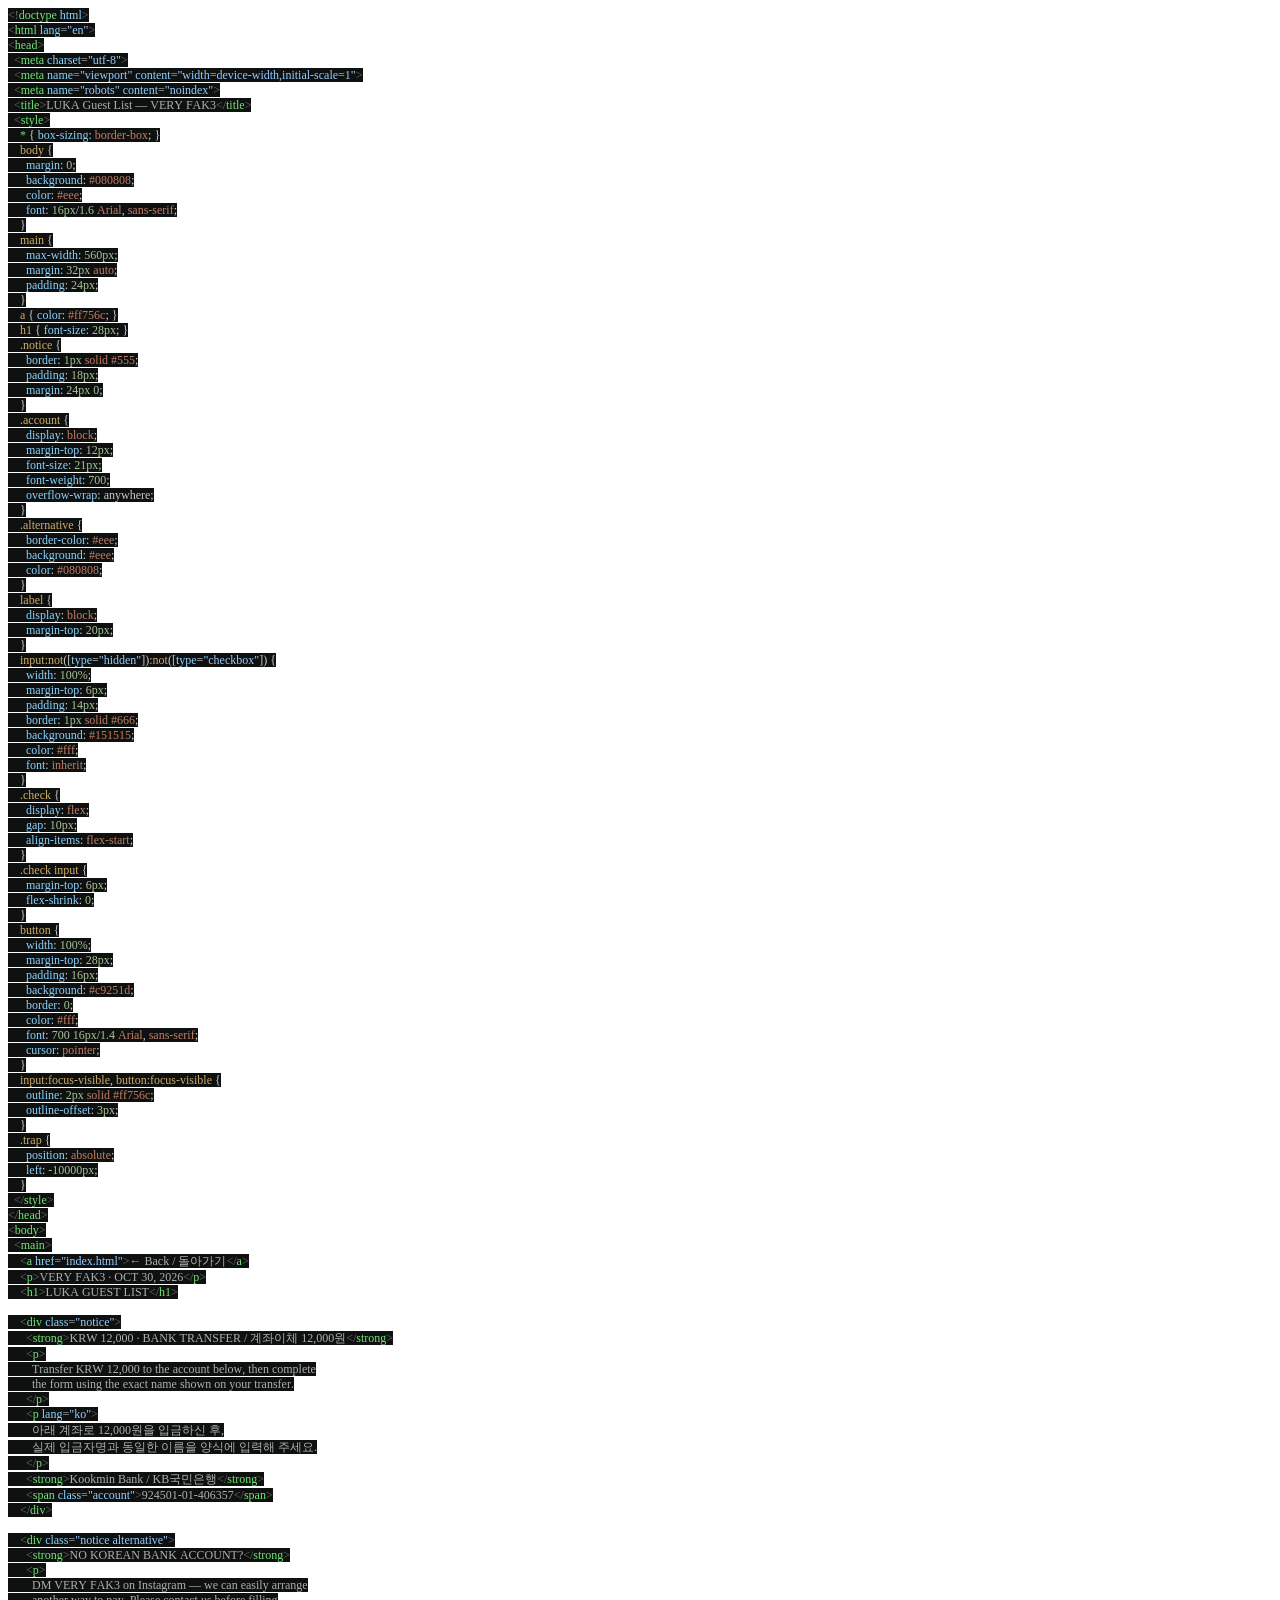
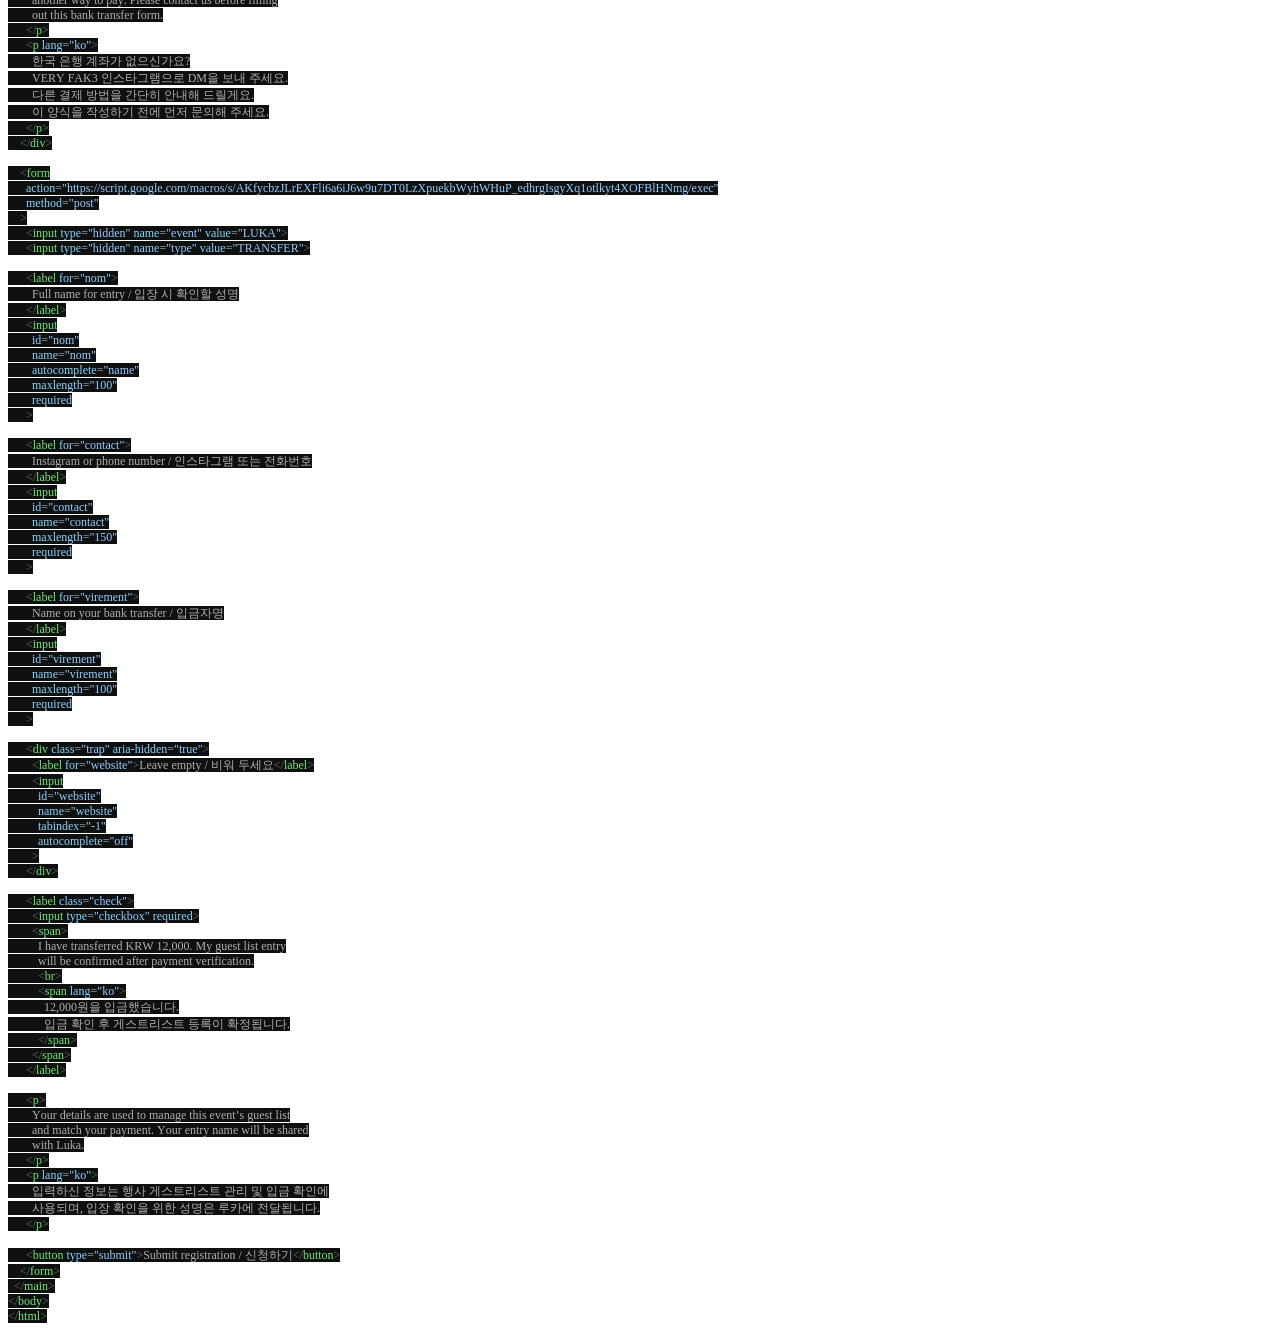
==== luka-guestlist.html @ 793964af "Save Luka registration form" ====
<!DOCTYPE html PUBLIC "-//W3C//DTD HTML 4.01//EN" "http://www.w3.org/TR/html4/strict.dtd">
<html>
<head>
  <meta http-equiv="Content-Type" content="text/html; charset=utf-8">
  <meta http-equiv="Content-Style-Type" content="text/css">
  <title></title>
  <meta name="Generator" content="Cocoa HTML Writer">
  <meta name="CocoaVersion" content="2685.6">
  <style type="text/css">
    p.p1 {margin: 0.0px 0.0px 0.0px 0.0px; font: 12.0px Menlo; color: #6fe674; -webkit-text-stroke: #6fe674}
    p.p2 {margin: 0.0px 0.0px 0.0px 0.0px; font: 12.0px Menlo; color: #8cd3fe; -webkit-text-stroke: #8cd3fe}
    p.p3 {margin: 0.0px 0.0px 0.0px 0.0px; font: 12.0px Menlo; color: #96ccff; -webkit-text-stroke: #96ccff}
    p.p4 {margin: 0.0px 0.0px 0.0px 0.0px; font: 12.0px Menlo; color: #adb0b2; -webkit-text-stroke: #adb0b2}
    p.p5 {margin: 0.0px 0.0px 0.0px 0.0px; font: 12.0px Menlo; color: #cacaca; -webkit-text-stroke: #cacaca}
    p.p6 {margin: 0.0px 0.0px 0.0px 0.0px; font: 12.0px Menlo; color: #c27e65; -webkit-text-stroke: #c27e65}
    p.p7 {margin: 0.0px 0.0px 0.0px 0.0px; font: 12.0px Menlo; color: #cdad6a; -webkit-text-stroke: #cdad6a}
    p.p8 {margin: 0.0px 0.0px 0.0px 0.0px; font: 12.0px Menlo; color: #adb0b2; -webkit-text-stroke: #adb0b2; min-height: 14.0px}
    span.s1 {font-kerning: none; color: #6d6d6d; background-color: #0f1010; -webkit-text-stroke: 0px #6d6d6d}
    span.s2 {font-kerning: none; background-color: #0f1010}
    span.s3 {font-kerning: none; color: #adb0b2; background-color: #0f1010; -webkit-text-stroke: 0px #adb0b2}
    span.s4 {font-kerning: none; color: #8cd3fe; background-color: #0f1010; -webkit-text-stroke: 0px #8cd3fe}
    span.s5 {font-kerning: none; color: #96ccff; background-color: #0f1010; -webkit-text-stroke: 0px #96ccff}
    span.s6 {font-kerning: none; color: #6fe674; background-color: #0f1010; -webkit-text-stroke: 0px #6fe674}
    span.s7 {font-kerning: none; color: #c27e65; background-color: #0f1010; -webkit-text-stroke: 0px #c27e65}
    span.s8 {font-kerning: none; color: #cdad6a; background-color: #0f1010; -webkit-text-stroke: 0px #cdad6a}
    span.s9 {font-kerning: none; color: #a7c598; background-color: #0f1010; -webkit-text-stroke: 0px #a7c598}
    span.s10 {font-kerning: none; color: #cacaca; background-color: #0f1010; -webkit-text-stroke: 0px #cacaca}
    span.s11 {font-kerning: none}
  </style>
</head>
<body>
<p class="p1"><span class="s1">&lt;!</span><span class="s2">doctype</span><span class="s3"> </span><span class="s4">html</span><span class="s1">&gt;</span></p>
<p class="p1"><span class="s1">&lt;</span><span class="s2">html</span><span class="s3"> </span><span class="s4">lang</span><span class="s3">=</span><span class="s5">"en"</span><span class="s1">&gt;</span></p>
<p class="p1"><span class="s1">&lt;</span><span class="s2">head</span><span class="s1">&gt;</span></p>
<p class="p2"><span class="s3"><span class="Apple-converted-space">  </span></span><span class="s1">&lt;</span><span class="s6">meta</span><span class="s3"> </span><span class="s2">charset</span><span class="s3">=</span><span class="s5">"utf-8"</span><span class="s1">&gt;</span></p>
<p class="p3"><span class="s3"><span class="Apple-converted-space">  </span></span><span class="s1">&lt;</span><span class="s6">meta</span><span class="s3"> </span><span class="s4">name</span><span class="s3">=</span><span class="s2">"viewport"</span><span class="s3"> </span><span class="s4">content</span><span class="s3">=</span><span class="s2">"width=device-width,initial-scale=1"</span><span class="s1">&gt;</span></p>
<p class="p3"><span class="s3"><span class="Apple-converted-space">  </span></span><span class="s1">&lt;</span><span class="s6">meta</span><span class="s3"> </span><span class="s4">name</span><span class="s3">=</span><span class="s2">"robots"</span><span class="s3"> </span><span class="s4">content</span><span class="s3">=</span><span class="s2">"noindex"</span><span class="s1">&gt;</span></p>
<p class="p4"><span class="s2"><span class="Apple-converted-space">  </span></span><span class="s1">&lt;</span><span class="s6">title</span><span class="s1">&gt;</span><span class="s2">LUKA Guest List — VERY FAK3</span><span class="s1">&lt;/</span><span class="s6">title</span><span class="s1">&gt;</span></p>
<p class="p1"><span class="s3"><span class="Apple-converted-space">  </span></span><span class="s1">&lt;</span><span class="s2">style</span><span class="s1">&gt;</span></p>
<p class="p5"><span class="s2"><span class="Apple-converted-space">    </span></span><span class="s6">*</span><span class="s2"> { </span><span class="s4">box-sizing</span><span class="s2">: </span><span class="s7">border-box</span><span class="s2">; }</span></p>
<p class="p5"><span class="s2"><span class="Apple-converted-space">    </span></span><span class="s8">body</span><span class="s2"> {</span></p>
<p class="p5"><span class="s2"><span class="Apple-converted-space">      </span></span><span class="s4">margin</span><span class="s2">: </span><span class="s9">0</span><span class="s2">;</span></p>
<p class="p2"><span class="s10"><span class="Apple-converted-space">      </span></span><span class="s2">background</span><span class="s10">: </span><span class="s7">#080808</span><span class="s10">;</span></p>
<p class="p5"><span class="s2"><span class="Apple-converted-space">      </span></span><span class="s4">color</span><span class="s2">: </span><span class="s7">#eee</span><span class="s2">;</span></p>
<p class="p6"><span class="s10"><span class="Apple-converted-space">      </span></span><span class="s4">font</span><span class="s10">: </span><span class="s9">16px</span><span class="s10">/</span><span class="s9">1.6</span><span class="s10"> </span><span class="s2">Arial</span><span class="s10">, </span><span class="s2">sans-serif</span><span class="s10">;</span></p>
<p class="p5"><span class="s2"><span class="Apple-converted-space">    </span>}</span></p>
<p class="p5"><span class="s2"><span class="Apple-converted-space">    </span></span><span class="s8">main</span><span class="s2"> {</span></p>
<p class="p2"><span class="s10"><span class="Apple-converted-space">      </span></span><span class="s2">max-width</span><span class="s10">: </span><span class="s9">560px</span><span class="s10">;</span></p>
<p class="p5"><span class="s2"><span class="Apple-converted-space">      </span></span><span class="s4">margin</span><span class="s2">: </span><span class="s9">32px</span><span class="s2"> </span><span class="s7">auto</span><span class="s2">;</span></p>
<p class="p5"><span class="s2"><span class="Apple-converted-space">      </span></span><span class="s4">padding</span><span class="s2">: </span><span class="s9">24px</span><span class="s2">;</span></p>
<p class="p5"><span class="s2"><span class="Apple-converted-space">    </span>}</span></p>
<p class="p5"><span class="s2"><span class="Apple-converted-space">    </span></span><span class="s8">a</span><span class="s2"> { </span><span class="s4">color</span><span class="s2">: </span><span class="s7">#ff756c</span><span class="s2">; }</span></p>
<p class="p5"><span class="s2"><span class="Apple-converted-space">    </span></span><span class="s8">h1</span><span class="s2"> { </span><span class="s4">font-size</span><span class="s2">: </span><span class="s9">28px</span><span class="s2">; }</span></p>
<p class="p7"><span class="s10"><span class="Apple-converted-space">    </span></span><span class="s2">.notice</span><span class="s10"> {</span></p>
<p class="p5"><span class="s2"><span class="Apple-converted-space">      </span></span><span class="s4">border</span><span class="s2">: </span><span class="s9">1px</span><span class="s2"> </span><span class="s7">solid</span><span class="s2"> </span><span class="s7">#555</span><span class="s2">;</span></p>
<p class="p5"><span class="s2"><span class="Apple-converted-space">      </span></span><span class="s4">padding</span><span class="s2">: </span><span class="s9">18px</span><span class="s2">;</span></p>
<p class="p5"><span class="s2"><span class="Apple-converted-space">      </span></span><span class="s4">margin</span><span class="s2">: </span><span class="s9">24px</span><span class="s2"> </span><span class="s9">0</span><span class="s2">;</span></p>
<p class="p5"><span class="s2"><span class="Apple-converted-space">    </span>}</span></p>
<p class="p7"><span class="s10"><span class="Apple-converted-space">    </span></span><span class="s2">.account</span><span class="s10"> {</span></p>
<p class="p5"><span class="s2"><span class="Apple-converted-space">      </span></span><span class="s4">display</span><span class="s2">: </span><span class="s7">block</span><span class="s2">;</span></p>
<p class="p2"><span class="s10"><span class="Apple-converted-space">      </span></span><span class="s2">margin-top</span><span class="s10">: </span><span class="s9">12px</span><span class="s10">;</span></p>
<p class="p2"><span class="s10"><span class="Apple-converted-space">      </span></span><span class="s2">font-size</span><span class="s10">: </span><span class="s9">21px</span><span class="s10">;</span></p>
<p class="p2"><span class="s10"><span class="Apple-converted-space">      </span></span><span class="s2">font-weight</span><span class="s10">: </span><span class="s9">700</span><span class="s10">;</span></p>
<p class="p5"><span class="s2"><span class="Apple-converted-space">      </span></span><span class="s4">overflow-wrap</span><span class="s2">: anywhere;</span></p>
<p class="p5"><span class="s2"><span class="Apple-converted-space">    </span>}</span></p>
<p class="p7"><span class="s10"><span class="Apple-converted-space">    </span></span><span class="s2">.alternative</span><span class="s10"> {</span></p>
<p class="p2"><span class="s10"><span class="Apple-converted-space">      </span></span><span class="s2">border-color</span><span class="s10">: </span><span class="s7">#eee</span><span class="s10">;</span></p>
<p class="p2"><span class="s10"><span class="Apple-converted-space">      </span></span><span class="s2">background</span><span class="s10">: </span><span class="s7">#eee</span><span class="s10">;</span></p>
<p class="p5"><span class="s2"><span class="Apple-converted-space">      </span></span><span class="s4">color</span><span class="s2">: </span><span class="s7">#080808</span><span class="s2">;</span></p>
<p class="p5"><span class="s2"><span class="Apple-converted-space">    </span>}</span></p>
<p class="p5"><span class="s2"><span class="Apple-converted-space">    </span></span><span class="s8">label</span><span class="s2"> {</span></p>
<p class="p5"><span class="s2"><span class="Apple-converted-space">      </span></span><span class="s4">display</span><span class="s2">: </span><span class="s7">block</span><span class="s2">;</span></p>
<p class="p2"><span class="s10"><span class="Apple-converted-space">      </span></span><span class="s2">margin-top</span><span class="s10">: </span><span class="s9">20px</span><span class="s10">;</span></p>
<p class="p5"><span class="s2"><span class="Apple-converted-space">    </span>}</span></p>
<p class="p3"><span class="s10"><span class="Apple-converted-space">    </span></span><span class="s8">input:not</span><span class="s10">([</span><span class="s4">type</span><span class="s10">=</span><span class="s2">"hidden"</span><span class="s10">])</span><span class="s8">:not</span><span class="s10">([</span><span class="s4">type</span><span class="s10">=</span><span class="s2">"checkbox"</span><span class="s10">]) {</span></p>
<p class="p5"><span class="s2"><span class="Apple-converted-space">      </span></span><span class="s4">width</span><span class="s2">: </span><span class="s9">100%</span><span class="s2">;</span></p>
<p class="p2"><span class="s10"><span class="Apple-converted-space">      </span></span><span class="s2">margin-top</span><span class="s10">: </span><span class="s9">6px</span><span class="s10">;</span></p>
<p class="p5"><span class="s2"><span class="Apple-converted-space">      </span></span><span class="s4">padding</span><span class="s2">: </span><span class="s9">14px</span><span class="s2">;</span></p>
<p class="p5"><span class="s2"><span class="Apple-converted-space">      </span></span><span class="s4">border</span><span class="s2">: </span><span class="s9">1px</span><span class="s2"> </span><span class="s7">solid</span><span class="s2"> </span><span class="s7">#666</span><span class="s2">;</span></p>
<p class="p2"><span class="s10"><span class="Apple-converted-space">      </span></span><span class="s2">background</span><span class="s10">: </span><span class="s7">#151515</span><span class="s10">;</span></p>
<p class="p5"><span class="s2"><span class="Apple-converted-space">      </span></span><span class="s4">color</span><span class="s2">: </span><span class="s7">#fff</span><span class="s2">;</span></p>
<p class="p5"><span class="s2"><span class="Apple-converted-space">      </span></span><span class="s4">font</span><span class="s2">: </span><span class="s7">inherit</span><span class="s2">;</span></p>
<p class="p5"><span class="s2"><span class="Apple-converted-space">    </span>}</span></p>
<p class="p7"><span class="s10"><span class="Apple-converted-space">    </span></span><span class="s2">.check</span><span class="s10"> {</span></p>
<p class="p5"><span class="s2"><span class="Apple-converted-space">      </span></span><span class="s4">display</span><span class="s2">: </span><span class="s7">flex</span><span class="s2">;</span></p>
<p class="p5"><span class="s2"><span class="Apple-converted-space">      </span></span><span class="s4">gap</span><span class="s2">: </span><span class="s9">10px</span><span class="s2">;</span></p>
<p class="p2"><span class="s10"><span class="Apple-converted-space">      </span></span><span class="s2">align-items</span><span class="s10">: </span><span class="s7">flex-start</span><span class="s10">;</span></p>
<p class="p5"><span class="s2"><span class="Apple-converted-space">    </span>}</span></p>
<p class="p7"><span class="s10"><span class="Apple-converted-space">    </span></span><span class="s2">.check</span><span class="s10"> </span><span class="s2">input</span><span class="s10"> {</span></p>
<p class="p2"><span class="s10"><span class="Apple-converted-space">      </span></span><span class="s2">margin-top</span><span class="s10">: </span><span class="s9">6px</span><span class="s10">;</span></p>
<p class="p2"><span class="s10"><span class="Apple-converted-space">      </span></span><span class="s2">flex-shrink</span><span class="s10">: </span><span class="s9">0</span><span class="s10">;</span></p>
<p class="p5"><span class="s2"><span class="Apple-converted-space">    </span>}</span></p>
<p class="p7"><span class="s10"><span class="Apple-converted-space">    </span></span><span class="s2">button</span><span class="s10"> {</span></p>
<p class="p5"><span class="s2"><span class="Apple-converted-space">      </span></span><span class="s4">width</span><span class="s2">: </span><span class="s9">100%</span><span class="s2">;</span></p>
<p class="p2"><span class="s10"><span class="Apple-converted-space">      </span></span><span class="s2">margin-top</span><span class="s10">: </span><span class="s9">28px</span><span class="s10">;</span></p>
<p class="p5"><span class="s2"><span class="Apple-converted-space">      </span></span><span class="s4">padding</span><span class="s2">: </span><span class="s9">16px</span><span class="s2">;</span></p>
<p class="p2"><span class="s10"><span class="Apple-converted-space">      </span></span><span class="s2">background</span><span class="s10">: </span><span class="s7">#c9251d</span><span class="s10">;</span></p>
<p class="p5"><span class="s2"><span class="Apple-converted-space">      </span></span><span class="s4">border</span><span class="s2">: </span><span class="s9">0</span><span class="s2">;</span></p>
<p class="p5"><span class="s2"><span class="Apple-converted-space">      </span></span><span class="s4">color</span><span class="s2">: </span><span class="s7">#fff</span><span class="s2">;</span></p>
<p class="p6"><span class="s10"><span class="Apple-converted-space">      </span></span><span class="s4">font</span><span class="s10">: </span><span class="s9">700</span><span class="s10"> </span><span class="s9">16px</span><span class="s10">/</span><span class="s9">1.4</span><span class="s10"> </span><span class="s2">Arial</span><span class="s10">, </span><span class="s2">sans-serif</span><span class="s10">;</span></p>
<p class="p5"><span class="s2"><span class="Apple-converted-space">      </span></span><span class="s4">cursor</span><span class="s2">: </span><span class="s7">pointer</span><span class="s2">;</span></p>
<p class="p5"><span class="s2"><span class="Apple-converted-space">    </span>}</span></p>
<p class="p7"><span class="s10"><span class="Apple-converted-space">    </span></span><span class="s2">input:focus-visible</span><span class="s10">, </span><span class="s2">button:focus-visible</span><span class="s10"> {</span></p>
<p class="p6"><span class="s10"><span class="Apple-converted-space">      </span></span><span class="s4">outline</span><span class="s10">: </span><span class="s9">2px</span><span class="s10"> </span><span class="s2">solid</span><span class="s10"> </span><span class="s2">#ff756c</span><span class="s10">;</span></p>
<p class="p2"><span class="s10"><span class="Apple-converted-space">      </span></span><span class="s2">outline-offset</span><span class="s10">: </span><span class="s9">3px</span><span class="s10">;</span></p>
<p class="p5"><span class="s2"><span class="Apple-converted-space">    </span>}</span></p>
<p class="p5"><span class="s2"><span class="Apple-converted-space">    </span></span><span class="s8">.trap</span><span class="s2"> {</span></p>
<p class="p5"><span class="s2"><span class="Apple-converted-space">      </span></span><span class="s4">position</span><span class="s2">: </span><span class="s7">absolute</span><span class="s2">;</span></p>
<p class="p5"><span class="s2"><span class="Apple-converted-space">      </span></span><span class="s4">left</span><span class="s2">: </span><span class="s9">-10000px</span><span class="s2">;</span></p>
<p class="p5"><span class="s2"><span class="Apple-converted-space">    </span>}</span></p>
<p class="p1"><span class="s10"><span class="Apple-converted-space">  </span></span><span class="s1">&lt;/</span><span class="s2">style</span><span class="s1">&gt;</span></p>
<p class="p1"><span class="s1">&lt;/</span><span class="s2">head</span><span class="s1">&gt;</span></p>
<p class="p1"><span class="s1">&lt;</span><span class="s2">body</span><span class="s1">&gt;</span></p>
<p class="p1"><span class="s3"><span class="Apple-converted-space">  </span></span><span class="s1">&lt;</span><span class="s2">main</span><span class="s1">&gt;</span></p>
<p class="p4"><span class="s2"><span class="Apple-converted-space">    </span></span><span class="s1">&lt;</span><span class="s6">a</span><span class="s2"> </span><span class="s4">href</span><span class="s2">=</span><span class="s5">"index.html"</span><span class="s1">&gt;</span><span class="s2">← Back / 돌아가기</span><span class="s1">&lt;/</span><span class="s6">a</span><span class="s1">&gt;</span></p>
<p class="p4"><span class="s2"><span class="Apple-converted-space">    </span></span><span class="s1">&lt;</span><span class="s6">p</span><span class="s1">&gt;</span><span class="s2">VERY FAK3 · OCT 30, 2026</span><span class="s1">&lt;/</span><span class="s6">p</span><span class="s1">&gt;</span></p>
<p class="p4"><span class="s2"><span class="Apple-converted-space">    </span></span><span class="s1">&lt;</span><span class="s6">h1</span><span class="s1">&gt;</span><span class="s2">LUKA GUEST LIST</span><span class="s1">&lt;/</span><span class="s6">h1</span><span class="s1">&gt;</span></p>
<p class="p8"><span class="s11"></span><br></p>
<p class="p3"><span class="s3"><span class="Apple-converted-space">    </span></span><span class="s1">&lt;</span><span class="s6">div</span><span class="s3"> </span><span class="s4">class</span><span class="s3">=</span><span class="s2">"notice"</span><span class="s1">&gt;</span></p>
<p class="p4"><span class="s2"><span class="Apple-converted-space">      </span></span><span class="s1">&lt;</span><span class="s6">strong</span><span class="s1">&gt;</span><span class="s2">KRW 12,000 · BANK TRANSFER / 계좌이체 12,000원</span><span class="s1">&lt;/</span><span class="s6">strong</span><span class="s1">&gt;</span></p>
<p class="p4"><span class="s2"><span class="Apple-converted-space">      </span></span><span class="s1">&lt;</span><span class="s6">p</span><span class="s1">&gt;</span></p>
<p class="p4"><span class="s2"><span class="Apple-converted-space">        </span>Transfer KRW 12,000 to the account below, then complete</span></p>
<p class="p4"><span class="s2"><span class="Apple-converted-space">        </span>the form using the exact name shown on your transfer.</span></p>
<p class="p4"><span class="s2"><span class="Apple-converted-space">      </span></span><span class="s1">&lt;/</span><span class="s6">p</span><span class="s1">&gt;</span></p>
<p class="p4"><span class="s2"><span class="Apple-converted-space">      </span></span><span class="s1">&lt;</span><span class="s6">p</span><span class="s2"> </span><span class="s4">lang</span><span class="s2">=</span><span class="s5">"ko"</span><span class="s1">&gt;</span></p>
<p class="p4"><span class="s2"><span class="Apple-converted-space">        </span>아래 계좌로 12,000원을 입금하신 후,</span></p>
<p class="p4"><span class="s2"><span class="Apple-converted-space">        </span>실제 입금자명과 동일한 이름을 양식에 입력해 주세요.</span></p>
<p class="p4"><span class="s2"><span class="Apple-converted-space">      </span></span><span class="s1">&lt;/</span><span class="s6">p</span><span class="s1">&gt;</span></p>
<p class="p4"><span class="s2"><span class="Apple-converted-space">      </span></span><span class="s1">&lt;</span><span class="s6">strong</span><span class="s1">&gt;</span><span class="s2">Kookmin Bank / KB국민은행</span><span class="s1">&lt;/</span><span class="s6">strong</span><span class="s1">&gt;</span></p>
<p class="p4"><span class="s2"><span class="Apple-converted-space">      </span></span><span class="s1">&lt;</span><span class="s6">span</span><span class="s2"> </span><span class="s4">class</span><span class="s2">=</span><span class="s5">"account"</span><span class="s1">&gt;</span><span class="s2">924501-01-406357</span><span class="s1">&lt;/</span><span class="s6">span</span><span class="s1">&gt;</span></p>
<p class="p4"><span class="s2"><span class="Apple-converted-space">    </span></span><span class="s1">&lt;/</span><span class="s6">div</span><span class="s1">&gt;</span></p>
<p class="p8"><span class="s11"></span><br></p>
<p class="p3"><span class="s3"><span class="Apple-converted-space">    </span></span><span class="s1">&lt;</span><span class="s6">div</span><span class="s3"> </span><span class="s4">class</span><span class="s3">=</span><span class="s2">"notice alternative"</span><span class="s1">&gt;</span></p>
<p class="p4"><span class="s2"><span class="Apple-converted-space">      </span></span><span class="s1">&lt;</span><span class="s6">strong</span><span class="s1">&gt;</span><span class="s2">NO KOREAN BANK ACCOUNT?</span><span class="s1">&lt;/</span><span class="s6">strong</span><span class="s1">&gt;</span></p>
<p class="p4"><span class="s2"><span class="Apple-converted-space">      </span></span><span class="s1">&lt;</span><span class="s6">p</span><span class="s1">&gt;</span></p>
<p class="p4"><span class="s2"><span class="Apple-converted-space">        </span>DM VERY FAK3 on Instagram — we can easily arrange</span></p>
<p class="p4"><span class="s2"><span class="Apple-converted-space">        </span>another way to pay. Please contact us before filling</span></p>
<p class="p4"><span class="s2"><span class="Apple-converted-space">        </span>out this bank transfer form.</span></p>
<p class="p4"><span class="s2"><span class="Apple-converted-space">      </span></span><span class="s1">&lt;/</span><span class="s6">p</span><span class="s1">&gt;</span></p>
<p class="p4"><span class="s2"><span class="Apple-converted-space">      </span></span><span class="s1">&lt;</span><span class="s6">p</span><span class="s2"> </span><span class="s4">lang</span><span class="s2">=</span><span class="s5">"ko"</span><span class="s1">&gt;</span></p>
<p class="p4"><span class="s2"><span class="Apple-converted-space">        </span>한국 은행 계좌가 없으신가요?</span></p>
<p class="p4"><span class="s2"><span class="Apple-converted-space">        </span>VERY FAK3 인스타그램으로 DM을 보내 주세요.</span></p>
<p class="p4"><span class="s2"><span class="Apple-converted-space">        </span>다른 결제 방법을 간단히 안내해 드릴게요.</span></p>
<p class="p4"><span class="s2"><span class="Apple-converted-space">        </span>이 양식을 작성하기 전에 먼저 문의해 주세요.</span></p>
<p class="p4"><span class="s2"><span class="Apple-converted-space">      </span></span><span class="s1">&lt;/</span><span class="s6">p</span><span class="s1">&gt;</span></p>
<p class="p4"><span class="s2"><span class="Apple-converted-space">    </span></span><span class="s1">&lt;/</span><span class="s6">div</span><span class="s1">&gt;</span></p>
<p class="p8"><span class="s11"></span><br></p>
<p class="p4"><span class="s2"><span class="Apple-converted-space">    </span></span><span class="s1">&lt;</span><span class="s6">form</span></p>
<p class="p3"><span class="s3"><span class="Apple-converted-space">      </span></span><span class="s4">action</span><span class="s3">=</span><span class="s2">"https://script.google.com/macros/s/AKfycbzJLrEXFli6a6iJ6w9u7DT0LzXpuekbWyhWHuP_edhrgIsgyXq1otlkyt4XOFBlHNmg/exec"</span></p>
<p class="p4"><span class="s2"><span class="Apple-converted-space">      </span></span><span class="s4">method</span><span class="s2">=</span><span class="s5">"post"</span></p>
<p class="p4"><span class="s2"><span class="Apple-converted-space">    </span></span><span class="s1">&gt;</span></p>
<p class="p3"><span class="s3"><span class="Apple-converted-space">      </span></span><span class="s1">&lt;</span><span class="s6">input</span><span class="s3"> </span><span class="s4">type</span><span class="s3">=</span><span class="s2">"hidden"</span><span class="s3"> </span><span class="s4">name</span><span class="s3">=</span><span class="s2">"event"</span><span class="s3"> </span><span class="s4">value</span><span class="s3">=</span><span class="s2">"LUKA"</span><span class="s1">&gt;</span></p>
<p class="p3"><span class="s3"><span class="Apple-converted-space">      </span></span><span class="s1">&lt;</span><span class="s6">input</span><span class="s3"> </span><span class="s4">type</span><span class="s3">=</span><span class="s2">"hidden"</span><span class="s3"> </span><span class="s4">name</span><span class="s3">=</span><span class="s2">"type"</span><span class="s3"> </span><span class="s4">value</span><span class="s3">=</span><span class="s2">"TRANSFER"</span><span class="s1">&gt;</span></p>
<p class="p8"><span class="s11"></span><br></p>
<p class="p4"><span class="s2"><span class="Apple-converted-space">      </span></span><span class="s1">&lt;</span><span class="s6">label</span><span class="s2"> </span><span class="s4">for</span><span class="s2">=</span><span class="s5">"nom"</span><span class="s1">&gt;</span></p>
<p class="p4"><span class="s2"><span class="Apple-converted-space">        </span>Full name for entry / 입장 시 확인할 성명</span></p>
<p class="p4"><span class="s2"><span class="Apple-converted-space">      </span></span><span class="s1">&lt;/</span><span class="s6">label</span><span class="s1">&gt;</span></p>
<p class="p4"><span class="s2"><span class="Apple-converted-space">      </span></span><span class="s1">&lt;</span><span class="s6">input</span></p>
<p class="p4"><span class="s2"><span class="Apple-converted-space">        </span></span><span class="s4">id</span><span class="s2">=</span><span class="s5">"nom"</span></p>
<p class="p4"><span class="s2"><span class="Apple-converted-space">        </span></span><span class="s4">name</span><span class="s2">=</span><span class="s5">"nom"</span></p>
<p class="p2"><span class="s3"><span class="Apple-converted-space">        </span></span><span class="s2">autocomplete</span><span class="s3">=</span><span class="s5">"name"</span></p>
<p class="p4"><span class="s2"><span class="Apple-converted-space">        </span></span><span class="s4">maxlength</span><span class="s2">=</span><span class="s5">"100"</span></p>
<p class="p4"><span class="s2"><span class="Apple-converted-space">        </span></span><span class="s4">required</span></p>
<p class="p4"><span class="s2"><span class="Apple-converted-space">      </span></span><span class="s1">&gt;</span></p>
<p class="p8"><span class="s11"></span><br></p>
<p class="p3"><span class="s3"><span class="Apple-converted-space">      </span></span><span class="s1">&lt;</span><span class="s6">label</span><span class="s3"> </span><span class="s4">for</span><span class="s3">=</span><span class="s2">"contact"</span><span class="s1">&gt;</span></p>
<p class="p4"><span class="s2"><span class="Apple-converted-space">        </span>Instagram or phone number / 인스타그램 또는 전화번호</span></p>
<p class="p4"><span class="s2"><span class="Apple-converted-space">      </span></span><span class="s1">&lt;/</span><span class="s6">label</span><span class="s1">&gt;</span></p>
<p class="p4"><span class="s2"><span class="Apple-converted-space">      </span></span><span class="s1">&lt;</span><span class="s6">input</span></p>
<p class="p4"><span class="s2"><span class="Apple-converted-space">        </span></span><span class="s4">id</span><span class="s2">=</span><span class="s5">"contact"</span></p>
<p class="p4"><span class="s2"><span class="Apple-converted-space">        </span></span><span class="s4">name</span><span class="s2">=</span><span class="s5">"contact"</span></p>
<p class="p4"><span class="s2"><span class="Apple-converted-space">        </span></span><span class="s4">maxlength</span><span class="s2">=</span><span class="s5">"150"</span></p>
<p class="p4"><span class="s2"><span class="Apple-converted-space">        </span></span><span class="s4">required</span></p>
<p class="p4"><span class="s2"><span class="Apple-converted-space">      </span></span><span class="s1">&gt;</span></p>
<p class="p8"><span class="s11"></span><br></p>
<p class="p3"><span class="s3"><span class="Apple-converted-space">      </span></span><span class="s1">&lt;</span><span class="s6">label</span><span class="s3"> </span><span class="s4">for</span><span class="s3">=</span><span class="s2">"virement"</span><span class="s1">&gt;</span></p>
<p class="p4"><span class="s2"><span class="Apple-converted-space">        </span>Name on your bank transfer / 입금자명</span></p>
<p class="p4"><span class="s2"><span class="Apple-converted-space">      </span></span><span class="s1">&lt;/</span><span class="s6">label</span><span class="s1">&gt;</span></p>
<p class="p4"><span class="s2"><span class="Apple-converted-space">      </span></span><span class="s1">&lt;</span><span class="s6">input</span></p>
<p class="p3"><span class="s3"><span class="Apple-converted-space">        </span></span><span class="s4">id</span><span class="s3">=</span><span class="s2">"virement"</span></p>
<p class="p3"><span class="s3"><span class="Apple-converted-space">        </span></span><span class="s4">name</span><span class="s3">=</span><span class="s2">"virement"</span></p>
<p class="p4"><span class="s2"><span class="Apple-converted-space">        </span></span><span class="s4">maxlength</span><span class="s2">=</span><span class="s5">"100"</span></p>
<p class="p4"><span class="s2"><span class="Apple-converted-space">        </span></span><span class="s4">required</span></p>
<p class="p4"><span class="s2"><span class="Apple-converted-space">      </span></span><span class="s1">&gt;</span></p>
<p class="p8"><span class="s11"></span><br></p>
<p class="p2"><span class="s3"><span class="Apple-converted-space">      </span></span><span class="s1">&lt;</span><span class="s6">div</span><span class="s3"> </span><span class="s2">class</span><span class="s3">=</span><span class="s5">"trap"</span><span class="s3"> </span><span class="s2">aria-hidden</span><span class="s3">=</span><span class="s5">"true"</span><span class="s1">&gt;</span></p>
<p class="p4"><span class="s2"><span class="Apple-converted-space">        </span></span><span class="s1">&lt;</span><span class="s6">label</span><span class="s2"> </span><span class="s4">for</span><span class="s2">=</span><span class="s5">"website"</span><span class="s1">&gt;</span><span class="s2">Leave empty / 비워 두세요</span><span class="s1">&lt;/</span><span class="s6">label</span><span class="s1">&gt;</span></p>
<p class="p4"><span class="s2"><span class="Apple-converted-space">        </span></span><span class="s1">&lt;</span><span class="s6">input</span></p>
<p class="p4"><span class="s2"><span class="Apple-converted-space">          </span></span><span class="s4">id</span><span class="s2">=</span><span class="s5">"website"</span></p>
<p class="p4"><span class="s2"><span class="Apple-converted-space">          </span></span><span class="s4">name</span><span class="s2">=</span><span class="s5">"website"</span></p>
<p class="p4"><span class="s2"><span class="Apple-converted-space">          </span></span><span class="s4">tabindex</span><span class="s2">=</span><span class="s5">"-1"</span></p>
<p class="p2"><span class="s3"><span class="Apple-converted-space">          </span></span><span class="s2">autocomplete</span><span class="s3">=</span><span class="s5">"off"</span></p>
<p class="p4"><span class="s2"><span class="Apple-converted-space">        </span></span><span class="s1">&gt;</span></p>
<p class="p4"><span class="s2"><span class="Apple-converted-space">      </span></span><span class="s1">&lt;/</span><span class="s6">div</span><span class="s1">&gt;</span></p>
<p class="p8"><span class="s11"></span><br></p>
<p class="p4"><span class="s2"><span class="Apple-converted-space">      </span></span><span class="s1">&lt;</span><span class="s6">label</span><span class="s2"> </span><span class="s4">class</span><span class="s2">=</span><span class="s5">"check"</span><span class="s1">&gt;</span></p>
<p class="p2"><span class="s3"><span class="Apple-converted-space">        </span></span><span class="s1">&lt;</span><span class="s6">input</span><span class="s3"> </span><span class="s2">type</span><span class="s3">=</span><span class="s5">"checkbox"</span><span class="s3"> </span><span class="s2">required</span><span class="s1">&gt;</span></p>
<p class="p4"><span class="s2"><span class="Apple-converted-space">        </span></span><span class="s1">&lt;</span><span class="s6">span</span><span class="s1">&gt;</span></p>
<p class="p4"><span class="s2"><span class="Apple-converted-space">          </span>I have transferred KRW 12,000. My guest list entry</span></p>
<p class="p4"><span class="s2"><span class="Apple-converted-space">          </span>will be confirmed after payment verification.</span></p>
<p class="p4"><span class="s2"><span class="Apple-converted-space">          </span></span><span class="s1">&lt;</span><span class="s6">br</span><span class="s1">&gt;</span></p>
<p class="p4"><span class="s2"><span class="Apple-converted-space">          </span></span><span class="s1">&lt;</span><span class="s6">span</span><span class="s2"> </span><span class="s4">lang</span><span class="s2">=</span><span class="s5">"ko"</span><span class="s1">&gt;</span></p>
<p class="p4"><span class="s2"><span class="Apple-converted-space">            </span>12,000원을 입금했습니다.</span></p>
<p class="p4"><span class="s2"><span class="Apple-converted-space">            </span>입금 확인 후 게스트리스트 등록이 확정됩니다.</span></p>
<p class="p4"><span class="s2"><span class="Apple-converted-space">          </span></span><span class="s1">&lt;/</span><span class="s6">span</span><span class="s1">&gt;</span></p>
<p class="p4"><span class="s2"><span class="Apple-converted-space">        </span></span><span class="s1">&lt;/</span><span class="s6">span</span><span class="s1">&gt;</span></p>
<p class="p4"><span class="s2"><span class="Apple-converted-space">      </span></span><span class="s1">&lt;/</span><span class="s6">label</span><span class="s1">&gt;</span></p>
<p class="p8"><span class="s11"></span><br></p>
<p class="p4"><span class="s2"><span class="Apple-converted-space">      </span></span><span class="s1">&lt;</span><span class="s6">p</span><span class="s1">&gt;</span></p>
<p class="p4"><span class="s2"><span class="Apple-converted-space">        </span>Your details are used to manage this event’s guest list</span></p>
<p class="p4"><span class="s2"><span class="Apple-converted-space">        </span>and match your payment. Your entry name will be shared</span></p>
<p class="p4"><span class="s2"><span class="Apple-converted-space">        </span>with Luka.</span></p>
<p class="p4"><span class="s2"><span class="Apple-converted-space">      </span></span><span class="s1">&lt;/</span><span class="s6">p</span><span class="s1">&gt;</span></p>
<p class="p4"><span class="s2"><span class="Apple-converted-space">      </span></span><span class="s1">&lt;</span><span class="s6">p</span><span class="s2"> </span><span class="s4">lang</span><span class="s2">=</span><span class="s5">"ko"</span><span class="s1">&gt;</span></p>
<p class="p4"><span class="s2"><span class="Apple-converted-space">        </span>입력하신 정보는 행사 게스트리스트 관리 및 입금 확인에</span></p>
<p class="p4"><span class="s2"><span class="Apple-converted-space">        </span>사용되며, 입장 확인을 위한 성명은 루카에 전달됩니다.</span></p>
<p class="p4"><span class="s2"><span class="Apple-converted-space">      </span></span><span class="s1">&lt;/</span><span class="s6">p</span><span class="s1">&gt;</span></p>
<p class="p8"><span class="s11"></span><br></p>
<p class="p4"><span class="s2"><span class="Apple-converted-space">      </span></span><span class="s1">&lt;</span><span class="s6">button</span><span class="s2"> </span><span class="s4">type</span><span class="s2">=</span><span class="s5">"submit"</span><span class="s1">&gt;</span><span class="s2">Submit registration / 신청하기</span><span class="s1">&lt;/</span><span class="s6">button</span><span class="s1">&gt;</span></p>
<p class="p4"><span class="s2"><span class="Apple-converted-space">    </span></span><span class="s1">&lt;/</span><span class="s6">form</span><span class="s1">&gt;</span></p>
<p class="p1"><span class="s3"><span class="Apple-converted-space">  </span></span><span class="s1">&lt;/</span><span class="s2">main</span><span class="s1">&gt;</span></p>
<p class="p1"><span class="s1">&lt;/</span><span class="s2">body</span><span class="s1">&gt;</span></p>
<p class="p1"><span class="s1">&lt;/</span><span class="s2">html</span><span class="s1">&gt;</span></p>
</body>
</html>
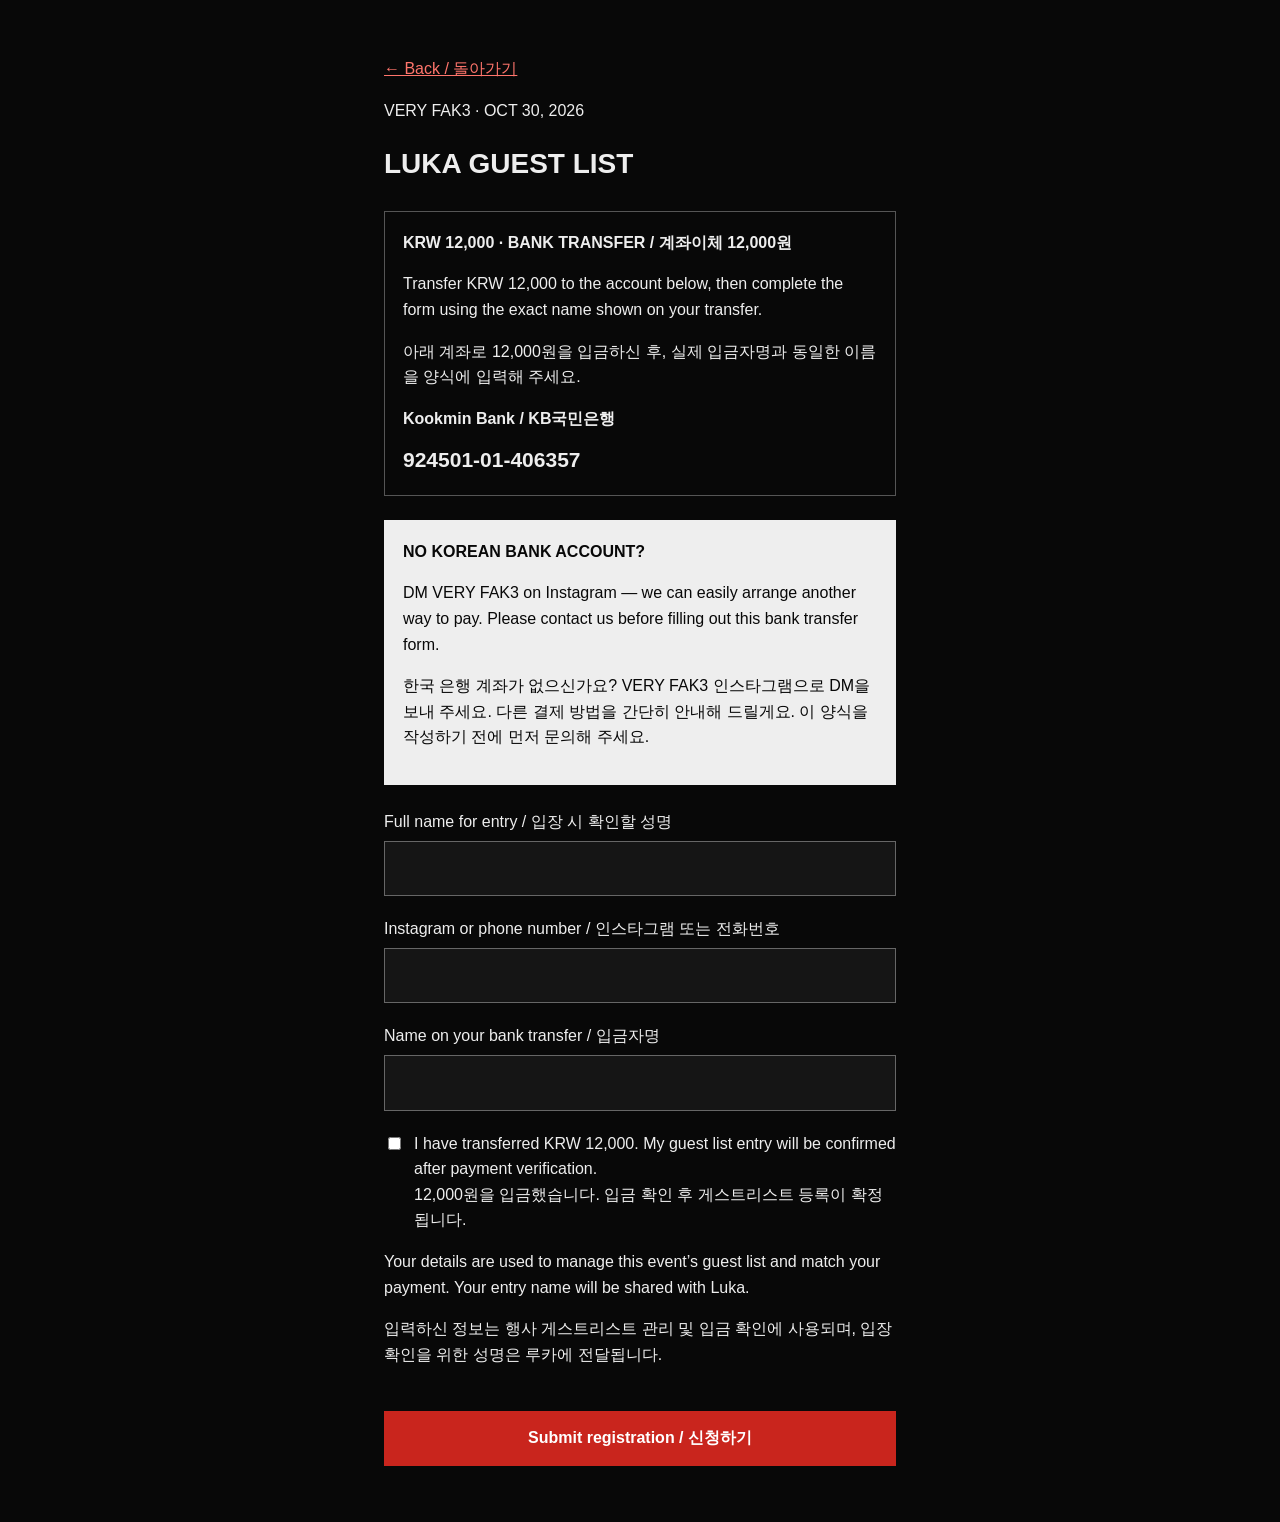
==== commit e4b16ab3: "Fix Luka guestlist HTML" ====
--- a/luka-guestlist.html
+++ b/luka-guestlist.html
@@ -1,225 +1,192 @@
-<!DOCTYPE html PUBLIC "-//W3C//DTD HTML 4.01//EN" "http://www.w3.org/TR/html4/strict.dtd">
-<html>
+<!doctype html>
+<html lang="en">
 <head>
-  <meta http-equiv="Content-Type" content="text/html; charset=utf-8">
-  <meta http-equiv="Content-Style-Type" content="text/css">
-  <title></title>
-  <meta name="Generator" content="Cocoa HTML Writer">
-  <meta name="CocoaVersion" content="2685.6">
-  <style type="text/css">
-    p.p1 {margin: 0.0px 0.0px 0.0px 0.0px; font: 12.0px Menlo; color: #6fe674; -webkit-text-stroke: #6fe674}
-    p.p2 {margin: 0.0px 0.0px 0.0px 0.0px; font: 12.0px Menlo; color: #8cd3fe; -webkit-text-stroke: #8cd3fe}
-    p.p3 {margin: 0.0px 0.0px 0.0px 0.0px; font: 12.0px Menlo; color: #96ccff; -webkit-text-stroke: #96ccff}
-    p.p4 {margin: 0.0px 0.0px 0.0px 0.0px; font: 12.0px Menlo; color: #adb0b2; -webkit-text-stroke: #adb0b2}
-    p.p5 {margin: 0.0px 0.0px 0.0px 0.0px; font: 12.0px Menlo; color: #cacaca; -webkit-text-stroke: #cacaca}
-    p.p6 {margin: 0.0px 0.0px 0.0px 0.0px; font: 12.0px Menlo; color: #c27e65; -webkit-text-stroke: #c27e65}
-    p.p7 {margin: 0.0px 0.0px 0.0px 0.0px; font: 12.0px Menlo; color: #cdad6a; -webkit-text-stroke: #cdad6a}
-    p.p8 {margin: 0.0px 0.0px 0.0px 0.0px; font: 12.0px Menlo; color: #adb0b2; -webkit-text-stroke: #adb0b2; min-height: 14.0px}
-    span.s1 {font-kerning: none; color: #6d6d6d; background-color: #0f1010; -webkit-text-stroke: 0px #6d6d6d}
-    span.s2 {font-kerning: none; background-color: #0f1010}
-    span.s3 {font-kerning: none; color: #adb0b2; background-color: #0f1010; -webkit-text-stroke: 0px #adb0b2}
-    span.s4 {font-kerning: none; color: #8cd3fe; background-color: #0f1010; -webkit-text-stroke: 0px #8cd3fe}
-    span.s5 {font-kerning: none; color: #96ccff; background-color: #0f1010; -webkit-text-stroke: 0px #96ccff}
-    span.s6 {font-kerning: none; color: #6fe674; background-color: #0f1010; -webkit-text-stroke: 0px #6fe674}
-    span.s7 {font-kerning: none; color: #c27e65; background-color: #0f1010; -webkit-text-stroke: 0px #c27e65}
-    span.s8 {font-kerning: none; color: #cdad6a; background-color: #0f1010; -webkit-text-stroke: 0px #cdad6a}
-    span.s9 {font-kerning: none; color: #a7c598; background-color: #0f1010; -webkit-text-stroke: 0px #a7c598}
-    span.s10 {font-kerning: none; color: #cacaca; background-color: #0f1010; -webkit-text-stroke: 0px #cacaca}
-    span.s11 {font-kerning: none}
+  <meta charset="utf-8">
+  <meta name="viewport" content="width=device-width,initial-scale=1">
+  <meta name="robots" content="noindex">
+  <title>LUKA Guest List — VERY FAK3</title>
+  <style>
+    * { box-sizing: border-box; }
+    body {
+      margin: 0;
+      background: #080808;
+      color: #eee;
+      font: 16px/1.6 Arial, sans-serif;
+    }
+    main {
+      max-width: 560px;
+      margin: 32px auto;
+      padding: 24px;
+    }
+    a { color: #ff756c; }
+    h1 { font-size: 28px; }
+    .notice {
+      border: 1px solid #555;
+      padding: 18px;
+      margin: 24px 0;
+    }
+    .account {
+      display: block;
+      margin-top: 12px;
+      font-size: 21px;
+      font-weight: 700;
+      overflow-wrap: anywhere;
+    }
+    .alternative {
+      border-color: #eee;
+      background: #eee;
+      color: #080808;
+    }
+    label {
+      display: block;
+      margin-top: 20px;
+    }
+    input:not([type="hidden"]):not([type="checkbox"]) {
+      width: 100%;
+      margin-top: 6px;
+      padding: 14px;
+      border: 1px solid #666;
+      background: #151515;
+      color: #fff;
+      font: inherit;
+    }
+    .check {
+      display: flex;
+      gap: 10px;
+      align-items: flex-start;
+    }
+    .check input {
+      margin-top: 6px;
+      flex-shrink: 0;
+    }
+    button {
+      width: 100%;
+      margin-top: 28px;
+      padding: 16px;
+      background: #c9251d;
+      border: 0;
+      color: #fff;
+      font: 700 16px/1.4 Arial, sans-serif;
+      cursor: pointer;
+    }
+    input:focus-visible, button:focus-visible {
+      outline: 2px solid #ff756c;
+      outline-offset: 3px;
+    }
+    .trap {
+      position: absolute;
+      left: -10000px;
+    }
   </style>
 </head>
 <body>
-<p class="p1"><span class="s1">&lt;!</span><span class="s2">doctype</span><span class="s3"> </span><span class="s4">html</span><span class="s1">&gt;</span></p>
-<p class="p1"><span class="s1">&lt;</span><span class="s2">html</span><span class="s3"> </span><span class="s4">lang</span><span class="s3">=</span><span class="s5">"en"</span><span class="s1">&gt;</span></p>
-<p class="p1"><span class="s1">&lt;</span><span class="s2">head</span><span class="s1">&gt;</span></p>
-<p class="p2"><span class="s3"><span class="Apple-converted-space">  </span></span><span class="s1">&lt;</span><span class="s6">meta</span><span class="s3"> </span><span class="s2">charset</span><span class="s3">=</span><span class="s5">"utf-8"</span><span class="s1">&gt;</span></p>
-<p class="p3"><span class="s3"><span class="Apple-converted-space">  </span></span><span class="s1">&lt;</span><span class="s6">meta</span><span class="s3"> </span><span class="s4">name</span><span class="s3">=</span><span class="s2">"viewport"</span><span class="s3"> </span><span class="s4">content</span><span class="s3">=</span><span class="s2">"width=device-width,initial-scale=1"</span><span class="s1">&gt;</span></p>
-<p class="p3"><span class="s3"><span class="Apple-converted-space">  </span></span><span class="s1">&lt;</span><span class="s6">meta</span><span class="s3"> </span><span class="s4">name</span><span class="s3">=</span><span class="s2">"robots"</span><span class="s3"> </span><span class="s4">content</span><span class="s3">=</span><span class="s2">"noindex"</span><span class="s1">&gt;</span></p>
-<p class="p4"><span class="s2"><span class="Apple-converted-space">  </span></span><span class="s1">&lt;</span><span class="s6">title</span><span class="s1">&gt;</span><span class="s2">LUKA Guest List — VERY FAK3</span><span class="s1">&lt;/</span><span class="s6">title</span><span class="s1">&gt;</span></p>
-<p class="p1"><span class="s3"><span class="Apple-converted-space">  </span></span><span class="s1">&lt;</span><span class="s2">style</span><span class="s1">&gt;</span></p>
-<p class="p5"><span class="s2"><span class="Apple-converted-space">    </span></span><span class="s6">*</span><span class="s2"> { </span><span class="s4">box-sizing</span><span class="s2">: </span><span class="s7">border-box</span><span class="s2">; }</span></p>
-<p class="p5"><span class="s2"><span class="Apple-converted-space">    </span></span><span class="s8">body</span><span class="s2"> {</span></p>
-<p class="p5"><span class="s2"><span class="Apple-converted-space">      </span></span><span class="s4">margin</span><span class="s2">: </span><span class="s9">0</span><span class="s2">;</span></p>
-<p class="p2"><span class="s10"><span class="Apple-converted-space">      </span></span><span class="s2">background</span><span class="s10">: </span><span class="s7">#080808</span><span class="s10">;</span></p>
-<p class="p5"><span class="s2"><span class="Apple-converted-space">      </span></span><span class="s4">color</span><span class="s2">: </span><span class="s7">#eee</span><span class="s2">;</span></p>
-<p class="p6"><span class="s10"><span class="Apple-converted-space">      </span></span><span class="s4">font</span><span class="s10">: </span><span class="s9">16px</span><span class="s10">/</span><span class="s9">1.6</span><span class="s10"> </span><span class="s2">Arial</span><span class="s10">, </span><span class="s2">sans-serif</span><span class="s10">;</span></p>
-<p class="p5"><span class="s2"><span class="Apple-converted-space">    </span>}</span></p>
-<p class="p5"><span class="s2"><span class="Apple-converted-space">    </span></span><span class="s8">main</span><span class="s2"> {</span></p>
-<p class="p2"><span class="s10"><span class="Apple-converted-space">      </span></span><span class="s2">max-width</span><span class="s10">: </span><span class="s9">560px</span><span class="s10">;</span></p>
-<p class="p5"><span class="s2"><span class="Apple-converted-space">      </span></span><span class="s4">margin</span><span class="s2">: </span><span class="s9">32px</span><span class="s2"> </span><span class="s7">auto</span><span class="s2">;</span></p>
-<p class="p5"><span class="s2"><span class="Apple-converted-space">      </span></span><span class="s4">padding</span><span class="s2">: </span><span class="s9">24px</span><span class="s2">;</span></p>
-<p class="p5"><span class="s2"><span class="Apple-converted-space">    </span>}</span></p>
-<p class="p5"><span class="s2"><span class="Apple-converted-space">    </span></span><span class="s8">a</span><span class="s2"> { </span><span class="s4">color</span><span class="s2">: </span><span class="s7">#ff756c</span><span class="s2">; }</span></p>
-<p class="p5"><span class="s2"><span class="Apple-converted-space">    </span></span><span class="s8">h1</span><span class="s2"> { </span><span class="s4">font-size</span><span class="s2">: </span><span class="s9">28px</span><span class="s2">; }</span></p>
-<p class="p7"><span class="s10"><span class="Apple-converted-space">    </span></span><span class="s2">.notice</span><span class="s10"> {</span></p>
-<p class="p5"><span class="s2"><span class="Apple-converted-space">      </span></span><span class="s4">border</span><span class="s2">: </span><span class="s9">1px</span><span class="s2"> </span><span class="s7">solid</span><span class="s2"> </span><span class="s7">#555</span><span class="s2">;</span></p>
-<p class="p5"><span class="s2"><span class="Apple-converted-space">      </span></span><span class="s4">padding</span><span class="s2">: </span><span class="s9">18px</span><span class="s2">;</span></p>
-<p class="p5"><span class="s2"><span class="Apple-converted-space">      </span></span><span class="s4">margin</span><span class="s2">: </span><span class="s9">24px</span><span class="s2"> </span><span class="s9">0</span><span class="s2">;</span></p>
-<p class="p5"><span class="s2"><span class="Apple-converted-space">    </span>}</span></p>
-<p class="p7"><span class="s10"><span class="Apple-converted-space">    </span></span><span class="s2">.account</span><span class="s10"> {</span></p>
-<p class="p5"><span class="s2"><span class="Apple-converted-space">      </span></span><span class="s4">display</span><span class="s2">: </span><span class="s7">block</span><span class="s2">;</span></p>
-<p class="p2"><span class="s10"><span class="Apple-converted-space">      </span></span><span class="s2">margin-top</span><span class="s10">: </span><span class="s9">12px</span><span class="s10">;</span></p>
-<p class="p2"><span class="s10"><span class="Apple-converted-space">      </span></span><span class="s2">font-size</span><span class="s10">: </span><span class="s9">21px</span><span class="s10">;</span></p>
-<p class="p2"><span class="s10"><span class="Apple-converted-space">      </span></span><span class="s2">font-weight</span><span class="s10">: </span><span class="s9">700</span><span class="s10">;</span></p>
-<p class="p5"><span class="s2"><span class="Apple-converted-space">      </span></span><span class="s4">overflow-wrap</span><span class="s2">: anywhere;</span></p>
-<p class="p5"><span class="s2"><span class="Apple-converted-space">    </span>}</span></p>
-<p class="p7"><span class="s10"><span class="Apple-converted-space">    </span></span><span class="s2">.alternative</span><span class="s10"> {</span></p>
-<p class="p2"><span class="s10"><span class="Apple-converted-space">      </span></span><span class="s2">border-color</span><span class="s10">: </span><span class="s7">#eee</span><span class="s10">;</span></p>
-<p class="p2"><span class="s10"><span class="Apple-converted-space">      </span></span><span class="s2">background</span><span class="s10">: </span><span class="s7">#eee</span><span class="s10">;</span></p>
-<p class="p5"><span class="s2"><span class="Apple-converted-space">      </span></span><span class="s4">color</span><span class="s2">: </span><span class="s7">#080808</span><span class="s2">;</span></p>
-<p class="p5"><span class="s2"><span class="Apple-converted-space">    </span>}</span></p>
-<p class="p5"><span class="s2"><span class="Apple-converted-space">    </span></span><span class="s8">label</span><span class="s2"> {</span></p>
-<p class="p5"><span class="s2"><span class="Apple-converted-space">      </span></span><span class="s4">display</span><span class="s2">: </span><span class="s7">block</span><span class="s2">;</span></p>
-<p class="p2"><span class="s10"><span class="Apple-converted-space">      </span></span><span class="s2">margin-top</span><span class="s10">: </span><span class="s9">20px</span><span class="s10">;</span></p>
-<p class="p5"><span class="s2"><span class="Apple-converted-space">    </span>}</span></p>
-<p class="p3"><span class="s10"><span class="Apple-converted-space">    </span></span><span class="s8">input:not</span><span class="s10">([</span><span class="s4">type</span><span class="s10">=</span><span class="s2">"hidden"</span><span class="s10">])</span><span class="s8">:not</span><span class="s10">([</span><span class="s4">type</span><span class="s10">=</span><span class="s2">"checkbox"</span><span class="s10">]) {</span></p>
-<p class="p5"><span class="s2"><span class="Apple-converted-space">      </span></span><span class="s4">width</span><span class="s2">: </span><span class="s9">100%</span><span class="s2">;</span></p>
-<p class="p2"><span class="s10"><span class="Apple-converted-space">      </span></span><span class="s2">margin-top</span><span class="s10">: </span><span class="s9">6px</span><span class="s10">;</span></p>
-<p class="p5"><span class="s2"><span class="Apple-converted-space">      </span></span><span class="s4">padding</span><span class="s2">: </span><span class="s9">14px</span><span class="s2">;</span></p>
-<p class="p5"><span class="s2"><span class="Apple-converted-space">      </span></span><span class="s4">border</span><span class="s2">: </span><span class="s9">1px</span><span class="s2"> </span><span class="s7">solid</span><span class="s2"> </span><span class="s7">#666</span><span class="s2">;</span></p>
-<p class="p2"><span class="s10"><span class="Apple-converted-space">      </span></span><span class="s2">background</span><span class="s10">: </span><span class="s7">#151515</span><span class="s10">;</span></p>
-<p class="p5"><span class="s2"><span class="Apple-converted-space">      </span></span><span class="s4">color</span><span class="s2">: </span><span class="s7">#fff</span><span class="s2">;</span></p>
-<p class="p5"><span class="s2"><span class="Apple-converted-space">      </span></span><span class="s4">font</span><span class="s2">: </span><span class="s7">inherit</span><span class="s2">;</span></p>
-<p class="p5"><span class="s2"><span class="Apple-converted-space">    </span>}</span></p>
-<p class="p7"><span class="s10"><span class="Apple-converted-space">    </span></span><span class="s2">.check</span><span class="s10"> {</span></p>
-<p class="p5"><span class="s2"><span class="Apple-converted-space">      </span></span><span class="s4">display</span><span class="s2">: </span><span class="s7">flex</span><span class="s2">;</span></p>
-<p class="p5"><span class="s2"><span class="Apple-converted-space">      </span></span><span class="s4">gap</span><span class="s2">: </span><span class="s9">10px</span><span class="s2">;</span></p>
-<p class="p2"><span class="s10"><span class="Apple-converted-space">      </span></span><span class="s2">align-items</span><span class="s10">: </span><span class="s7">flex-start</span><span class="s10">;</span></p>
-<p class="p5"><span class="s2"><span class="Apple-converted-space">    </span>}</span></p>
-<p class="p7"><span class="s10"><span class="Apple-converted-space">    </span></span><span class="s2">.check</span><span class="s10"> </span><span class="s2">input</span><span class="s10"> {</span></p>
-<p class="p2"><span class="s10"><span class="Apple-converted-space">      </span></span><span class="s2">margin-top</span><span class="s10">: </span><span class="s9">6px</span><span class="s10">;</span></p>
-<p class="p2"><span class="s10"><span class="Apple-converted-space">      </span></span><span class="s2">flex-shrink</span><span class="s10">: </span><span class="s9">0</span><span class="s10">;</span></p>
-<p class="p5"><span class="s2"><span class="Apple-converted-space">    </span>}</span></p>
-<p class="p7"><span class="s10"><span class="Apple-converted-space">    </span></span><span class="s2">button</span><span class="s10"> {</span></p>
-<p class="p5"><span class="s2"><span class="Apple-converted-space">      </span></span><span class="s4">width</span><span class="s2">: </span><span class="s9">100%</span><span class="s2">;</span></p>
-<p class="p2"><span class="s10"><span class="Apple-converted-space">      </span></span><span class="s2">margin-top</span><span class="s10">: </span><span class="s9">28px</span><span class="s10">;</span></p>
-<p class="p5"><span class="s2"><span class="Apple-converted-space">      </span></span><span class="s4">padding</span><span class="s2">: </span><span class="s9">16px</span><span class="s2">;</span></p>
-<p class="p2"><span class="s10"><span class="Apple-converted-space">      </span></span><span class="s2">background</span><span class="s10">: </span><span class="s7">#c9251d</span><span class="s10">;</span></p>
-<p class="p5"><span class="s2"><span class="Apple-converted-space">      </span></span><span class="s4">border</span><span class="s2">: </span><span class="s9">0</span><span class="s2">;</span></p>
-<p class="p5"><span class="s2"><span class="Apple-converted-space">      </span></span><span class="s4">color</span><span class="s2">: </span><span class="s7">#fff</span><span class="s2">;</span></p>
-<p class="p6"><span class="s10"><span class="Apple-converted-space">      </span></span><span class="s4">font</span><span class="s10">: </span><span class="s9">700</span><span class="s10"> </span><span class="s9">16px</span><span class="s10">/</span><span class="s9">1.4</span><span class="s10"> </span><span class="s2">Arial</span><span class="s10">, </span><span class="s2">sans-serif</span><span class="s10">;</span></p>
-<p class="p5"><span class="s2"><span class="Apple-converted-space">      </span></span><span class="s4">cursor</span><span class="s2">: </span><span class="s7">pointer</span><span class="s2">;</span></p>
-<p class="p5"><span class="s2"><span class="Apple-converted-space">    </span>}</span></p>
-<p class="p7"><span class="s10"><span class="Apple-converted-space">    </span></span><span class="s2">input:focus-visible</span><span class="s10">, </span><span class="s2">button:focus-visible</span><span class="s10"> {</span></p>
-<p class="p6"><span class="s10"><span class="Apple-converted-space">      </span></span><span class="s4">outline</span><span class="s10">: </span><span class="s9">2px</span><span class="s10"> </span><span class="s2">solid</span><span class="s10"> </span><span class="s2">#ff756c</span><span class="s10">;</span></p>
-<p class="p2"><span class="s10"><span class="Apple-converted-space">      </span></span><span class="s2">outline-offset</span><span class="s10">: </span><span class="s9">3px</span><span class="s10">;</span></p>
-<p class="p5"><span class="s2"><span class="Apple-converted-space">    </span>}</span></p>
-<p class="p5"><span class="s2"><span class="Apple-converted-space">    </span></span><span class="s8">.trap</span><span class="s2"> {</span></p>
-<p class="p5"><span class="s2"><span class="Apple-converted-space">      </span></span><span class="s4">position</span><span class="s2">: </span><span class="s7">absolute</span><span class="s2">;</span></p>
-<p class="p5"><span class="s2"><span class="Apple-converted-space">      </span></span><span class="s4">left</span><span class="s2">: </span><span class="s9">-10000px</span><span class="s2">;</span></p>
-<p class="p5"><span class="s2"><span class="Apple-converted-space">    </span>}</span></p>
-<p class="p1"><span class="s10"><span class="Apple-converted-space">  </span></span><span class="s1">&lt;/</span><span class="s2">style</span><span class="s1">&gt;</span></p>
-<p class="p1"><span class="s1">&lt;/</span><span class="s2">head</span><span class="s1">&gt;</span></p>
-<p class="p1"><span class="s1">&lt;</span><span class="s2">body</span><span class="s1">&gt;</span></p>
-<p class="p1"><span class="s3"><span class="Apple-converted-space">  </span></span><span class="s1">&lt;</span><span class="s2">main</span><span class="s1">&gt;</span></p>
-<p class="p4"><span class="s2"><span class="Apple-converted-space">    </span></span><span class="s1">&lt;</span><span class="s6">a</span><span class="s2"> </span><span class="s4">href</span><span class="s2">=</span><span class="s5">"index.html"</span><span class="s1">&gt;</span><span class="s2">← Back / 돌아가기</span><span class="s1">&lt;/</span><span class="s6">a</span><span class="s1">&gt;</span></p>
-<p class="p4"><span class="s2"><span class="Apple-converted-space">    </span></span><span class="s1">&lt;</span><span class="s6">p</span><span class="s1">&gt;</span><span class="s2">VERY FAK3 · OCT 30, 2026</span><span class="s1">&lt;/</span><span class="s6">p</span><span class="s1">&gt;</span></p>
-<p class="p4"><span class="s2"><span class="Apple-converted-space">    </span></span><span class="s1">&lt;</span><span class="s6">h1</span><span class="s1">&gt;</span><span class="s2">LUKA GUEST LIST</span><span class="s1">&lt;/</span><span class="s6">h1</span><span class="s1">&gt;</span></p>
-<p class="p8"><span class="s11"></span><br></p>
-<p class="p3"><span class="s3"><span class="Apple-converted-space">    </span></span><span class="s1">&lt;</span><span class="s6">div</span><span class="s3"> </span><span class="s4">class</span><span class="s3">=</span><span class="s2">"notice"</span><span class="s1">&gt;</span></p>
-<p class="p4"><span class="s2"><span class="Apple-converted-space">      </span></span><span class="s1">&lt;</span><span class="s6">strong</span><span class="s1">&gt;</span><span class="s2">KRW 12,000 · BANK TRANSFER / 계좌이체 12,000원</span><span class="s1">&lt;/</span><span class="s6">strong</span><span class="s1">&gt;</span></p>
-<p class="p4"><span class="s2"><span class="Apple-converted-space">      </span></span><span class="s1">&lt;</span><span class="s6">p</span><span class="s1">&gt;</span></p>
-<p class="p4"><span class="s2"><span class="Apple-converted-space">        </span>Transfer KRW 12,000 to the account below, then complete</span></p>
-<p class="p4"><span class="s2"><span class="Apple-converted-space">        </span>the form using the exact name shown on your transfer.</span></p>
-<p class="p4"><span class="s2"><span class="Apple-converted-space">      </span></span><span class="s1">&lt;/</span><span class="s6">p</span><span class="s1">&gt;</span></p>
-<p class="p4"><span class="s2"><span class="Apple-converted-space">      </span></span><span class="s1">&lt;</span><span class="s6">p</span><span class="s2"> </span><span class="s4">lang</span><span class="s2">=</span><span class="s5">"ko"</span><span class="s1">&gt;</span></p>
-<p class="p4"><span class="s2"><span class="Apple-converted-space">        </span>아래 계좌로 12,000원을 입금하신 후,</span></p>
-<p class="p4"><span class="s2"><span class="Apple-converted-space">        </span>실제 입금자명과 동일한 이름을 양식에 입력해 주세요.</span></p>
-<p class="p4"><span class="s2"><span class="Apple-converted-space">      </span></span><span class="s1">&lt;/</span><span class="s6">p</span><span class="s1">&gt;</span></p>
-<p class="p4"><span class="s2"><span class="Apple-converted-space">      </span></span><span class="s1">&lt;</span><span class="s6">strong</span><span class="s1">&gt;</span><span class="s2">Kookmin Bank / KB국민은행</span><span class="s1">&lt;/</span><span class="s6">strong</span><span class="s1">&gt;</span></p>
-<p class="p4"><span class="s2"><span class="Apple-converted-space">      </span></span><span class="s1">&lt;</span><span class="s6">span</span><span class="s2"> </span><span class="s4">class</span><span class="s2">=</span><span class="s5">"account"</span><span class="s1">&gt;</span><span class="s2">924501-01-406357</span><span class="s1">&lt;/</span><span class="s6">span</span><span class="s1">&gt;</span></p>
-<p class="p4"><span class="s2"><span class="Apple-converted-space">    </span></span><span class="s1">&lt;/</span><span class="s6">div</span><span class="s1">&gt;</span></p>
-<p class="p8"><span class="s11"></span><br></p>
-<p class="p3"><span class="s3"><span class="Apple-converted-space">    </span></span><span class="s1">&lt;</span><span class="s6">div</span><span class="s3"> </span><span class="s4">class</span><span class="s3">=</span><span class="s2">"notice alternative"</span><span class="s1">&gt;</span></p>
-<p class="p4"><span class="s2"><span class="Apple-converted-space">      </span></span><span class="s1">&lt;</span><span class="s6">strong</span><span class="s1">&gt;</span><span class="s2">NO KOREAN BANK ACCOUNT?</span><span class="s1">&lt;/</span><span class="s6">strong</span><span class="s1">&gt;</span></p>
-<p class="p4"><span class="s2"><span class="Apple-converted-space">      </span></span><span class="s1">&lt;</span><span class="s6">p</span><span class="s1">&gt;</span></p>
-<p class="p4"><span class="s2"><span class="Apple-converted-space">        </span>DM VERY FAK3 on Instagram — we can easily arrange</span></p>
-<p class="p4"><span class="s2"><span class="Apple-converted-space">        </span>another way to pay. Please contact us before filling</span></p>
-<p class="p4"><span class="s2"><span class="Apple-converted-space">        </span>out this bank transfer form.</span></p>
-<p class="p4"><span class="s2"><span class="Apple-converted-space">      </span></span><span class="s1">&lt;/</span><span class="s6">p</span><span class="s1">&gt;</span></p>
-<p class="p4"><span class="s2"><span class="Apple-converted-space">      </span></span><span class="s1">&lt;</span><span class="s6">p</span><span class="s2"> </span><span class="s4">lang</span><span class="s2">=</span><span class="s5">"ko"</span><span class="s1">&gt;</span></p>
-<p class="p4"><span class="s2"><span class="Apple-converted-space">        </span>한국 은행 계좌가 없으신가요?</span></p>
-<p class="p4"><span class="s2"><span class="Apple-converted-space">        </span>VERY FAK3 인스타그램으로 DM을 보내 주세요.</span></p>
-<p class="p4"><span class="s2"><span class="Apple-converted-space">        </span>다른 결제 방법을 간단히 안내해 드릴게요.</span></p>
-<p class="p4"><span class="s2"><span class="Apple-converted-space">        </span>이 양식을 작성하기 전에 먼저 문의해 주세요.</span></p>
-<p class="p4"><span class="s2"><span class="Apple-converted-space">      </span></span><span class="s1">&lt;/</span><span class="s6">p</span><span class="s1">&gt;</span></p>
-<p class="p4"><span class="s2"><span class="Apple-converted-space">    </span></span><span class="s1">&lt;/</span><span class="s6">div</span><span class="s1">&gt;</span></p>
-<p class="p8"><span class="s11"></span><br></p>
-<p class="p4"><span class="s2"><span class="Apple-converted-space">    </span></span><span class="s1">&lt;</span><span class="s6">form</span></p>
-<p class="p3"><span class="s3"><span class="Apple-converted-space">      </span></span><span class="s4">action</span><span class="s3">=</span><span class="s2">"https://script.google.com/macros/s/AKfycbzJLrEXFli6a6iJ6w9u7DT0LzXpuekbWyhWHuP_edhrgIsgyXq1otlkyt4XOFBlHNmg/exec"</span></p>
-<p class="p4"><span class="s2"><span class="Apple-converted-space">      </span></span><span class="s4">method</span><span class="s2">=</span><span class="s5">"post"</span></p>
-<p class="p4"><span class="s2"><span class="Apple-converted-space">    </span></span><span class="s1">&gt;</span></p>
-<p class="p3"><span class="s3"><span class="Apple-converted-space">      </span></span><span class="s1">&lt;</span><span class="s6">input</span><span class="s3"> </span><span class="s4">type</span><span class="s3">=</span><span class="s2">"hidden"</span><span class="s3"> </span><span class="s4">name</span><span class="s3">=</span><span class="s2">"event"</span><span class="s3"> </span><span class="s4">value</span><span class="s3">=</span><span class="s2">"LUKA"</span><span class="s1">&gt;</span></p>
-<p class="p3"><span class="s3"><span class="Apple-converted-space">      </span></span><span class="s1">&lt;</span><span class="s6">input</span><span class="s3"> </span><span class="s4">type</span><span class="s3">=</span><span class="s2">"hidden"</span><span class="s3"> </span><span class="s4">name</span><span class="s3">=</span><span class="s2">"type"</span><span class="s3"> </span><span class="s4">value</span><span class="s3">=</span><span class="s2">"TRANSFER"</span><span class="s1">&gt;</span></p>
-<p class="p8"><span class="s11"></span><br></p>
-<p class="p4"><span class="s2"><span class="Apple-converted-space">      </span></span><span class="s1">&lt;</span><span class="s6">label</span><span class="s2"> </span><span class="s4">for</span><span class="s2">=</span><span class="s5">"nom"</span><span class="s1">&gt;</span></p>
-<p class="p4"><span class="s2"><span class="Apple-converted-space">        </span>Full name for entry / 입장 시 확인할 성명</span></p>
-<p class="p4"><span class="s2"><span class="Apple-converted-space">      </span></span><span class="s1">&lt;/</span><span class="s6">label</span><span class="s1">&gt;</span></p>
-<p class="p4"><span class="s2"><span class="Apple-converted-space">      </span></span><span class="s1">&lt;</span><span class="s6">input</span></p>
-<p class="p4"><span class="s2"><span class="Apple-converted-space">        </span></span><span class="s4">id</span><span class="s2">=</span><span class="s5">"nom"</span></p>
-<p class="p4"><span class="s2"><span class="Apple-converted-space">        </span></span><span class="s4">name</span><span class="s2">=</span><span class="s5">"nom"</span></p>
-<p class="p2"><span class="s3"><span class="Apple-converted-space">        </span></span><span class="s2">autocomplete</span><span class="s3">=</span><span class="s5">"name"</span></p>
-<p class="p4"><span class="s2"><span class="Apple-converted-space">        </span></span><span class="s4">maxlength</span><span class="s2">=</span><span class="s5">"100"</span></p>
-<p class="p4"><span class="s2"><span class="Apple-converted-space">        </span></span><span class="s4">required</span></p>
-<p class="p4"><span class="s2"><span class="Apple-converted-space">      </span></span><span class="s1">&gt;</span></p>
-<p class="p8"><span class="s11"></span><br></p>
-<p class="p3"><span class="s3"><span class="Apple-converted-space">      </span></span><span class="s1">&lt;</span><span class="s6">label</span><span class="s3"> </span><span class="s4">for</span><span class="s3">=</span><span class="s2">"contact"</span><span class="s1">&gt;</span></p>
-<p class="p4"><span class="s2"><span class="Apple-converted-space">        </span>Instagram or phone number / 인스타그램 또는 전화번호</span></p>
-<p class="p4"><span class="s2"><span class="Apple-converted-space">      </span></span><span class="s1">&lt;/</span><span class="s6">label</span><span class="s1">&gt;</span></p>
-<p class="p4"><span class="s2"><span class="Apple-converted-space">      </span></span><span class="s1">&lt;</span><span class="s6">input</span></p>
-<p class="p4"><span class="s2"><span class="Apple-converted-space">        </span></span><span class="s4">id</span><span class="s2">=</span><span class="s5">"contact"</span></p>
-<p class="p4"><span class="s2"><span class="Apple-converted-space">        </span></span><span class="s4">name</span><span class="s2">=</span><span class="s5">"contact"</span></p>
-<p class="p4"><span class="s2"><span class="Apple-converted-space">        </span></span><span class="s4">maxlength</span><span class="s2">=</span><span class="s5">"150"</span></p>
-<p class="p4"><span class="s2"><span class="Apple-converted-space">        </span></span><span class="s4">required</span></p>
-<p class="p4"><span class="s2"><span class="Apple-converted-space">      </span></span><span class="s1">&gt;</span></p>
-<p class="p8"><span class="s11"></span><br></p>
-<p class="p3"><span class="s3"><span class="Apple-converted-space">      </span></span><span class="s1">&lt;</span><span class="s6">label</span><span class="s3"> </span><span class="s4">for</span><span class="s3">=</span><span class="s2">"virement"</span><span class="s1">&gt;</span></p>
-<p class="p4"><span class="s2"><span class="Apple-converted-space">        </span>Name on your bank transfer / 입금자명</span></p>
-<p class="p4"><span class="s2"><span class="Apple-converted-space">      </span></span><span class="s1">&lt;/</span><span class="s6">label</span><span class="s1">&gt;</span></p>
-<p class="p4"><span class="s2"><span class="Apple-converted-space">      </span></span><span class="s1">&lt;</span><span class="s6">input</span></p>
-<p class="p3"><span class="s3"><span class="Apple-converted-space">        </span></span><span class="s4">id</span><span class="s3">=</span><span class="s2">"virement"</span></p>
-<p class="p3"><span class="s3"><span class="Apple-converted-space">        </span></span><span class="s4">name</span><span class="s3">=</span><span class="s2">"virement"</span></p>
-<p class="p4"><span class="s2"><span class="Apple-converted-space">        </span></span><span class="s4">maxlength</span><span class="s2">=</span><span class="s5">"100"</span></p>
-<p class="p4"><span class="s2"><span class="Apple-converted-space">        </span></span><span class="s4">required</span></p>
-<p class="p4"><span class="s2"><span class="Apple-converted-space">      </span></span><span class="s1">&gt;</span></p>
-<p class="p8"><span class="s11"></span><br></p>
-<p class="p2"><span class="s3"><span class="Apple-converted-space">      </span></span><span class="s1">&lt;</span><span class="s6">div</span><span class="s3"> </span><span class="s2">class</span><span class="s3">=</span><span class="s5">"trap"</span><span class="s3"> </span><span class="s2">aria-hidden</span><span class="s3">=</span><span class="s5">"true"</span><span class="s1">&gt;</span></p>
-<p class="p4"><span class="s2"><span class="Apple-converted-space">        </span></span><span class="s1">&lt;</span><span class="s6">label</span><span class="s2"> </span><span class="s4">for</span><span class="s2">=</span><span class="s5">"website"</span><span class="s1">&gt;</span><span class="s2">Leave empty / 비워 두세요</span><span class="s1">&lt;/</span><span class="s6">label</span><span class="s1">&gt;</span></p>
-<p class="p4"><span class="s2"><span class="Apple-converted-space">        </span></span><span class="s1">&lt;</span><span class="s6">input</span></p>
-<p class="p4"><span class="s2"><span class="Apple-converted-space">          </span></span><span class="s4">id</span><span class="s2">=</span><span class="s5">"website"</span></p>
-<p class="p4"><span class="s2"><span class="Apple-converted-space">          </span></span><span class="s4">name</span><span class="s2">=</span><span class="s5">"website"</span></p>
-<p class="p4"><span class="s2"><span class="Apple-converted-space">          </span></span><span class="s4">tabindex</span><span class="s2">=</span><span class="s5">"-1"</span></p>
-<p class="p2"><span class="s3"><span class="Apple-converted-space">          </span></span><span class="s2">autocomplete</span><span class="s3">=</span><span class="s5">"off"</span></p>
-<p class="p4"><span class="s2"><span class="Apple-converted-space">        </span></span><span class="s1">&gt;</span></p>
-<p class="p4"><span class="s2"><span class="Apple-converted-space">      </span></span><span class="s1">&lt;/</span><span class="s6">div</span><span class="s1">&gt;</span></p>
-<p class="p8"><span class="s11"></span><br></p>
-<p class="p4"><span class="s2"><span class="Apple-converted-space">      </span></span><span class="s1">&lt;</span><span class="s6">label</span><span class="s2"> </span><span class="s4">class</span><span class="s2">=</span><span class="s5">"check"</span><span class="s1">&gt;</span></p>
-<p class="p2"><span class="s3"><span class="Apple-converted-space">        </span></span><span class="s1">&lt;</span><span class="s6">input</span><span class="s3"> </span><span class="s2">type</span><span class="s3">=</span><span class="s5">"checkbox"</span><span class="s3"> </span><span class="s2">required</span><span class="s1">&gt;</span></p>
-<p class="p4"><span class="s2"><span class="Apple-converted-space">        </span></span><span class="s1">&lt;</span><span class="s6">span</span><span class="s1">&gt;</span></p>
-<p class="p4"><span class="s2"><span class="Apple-converted-space">          </span>I have transferred KRW 12,000. My guest list entry</span></p>
-<p class="p4"><span class="s2"><span class="Apple-converted-space">          </span>will be confirmed after payment verification.</span></p>
-<p class="p4"><span class="s2"><span class="Apple-converted-space">          </span></span><span class="s1">&lt;</span><span class="s6">br</span><span class="s1">&gt;</span></p>
-<p class="p4"><span class="s2"><span class="Apple-converted-space">          </span></span><span class="s1">&lt;</span><span class="s6">span</span><span class="s2"> </span><span class="s4">lang</span><span class="s2">=</span><span class="s5">"ko"</span><span class="s1">&gt;</span></p>
-<p class="p4"><span class="s2"><span class="Apple-converted-space">            </span>12,000원을 입금했습니다.</span></p>
-<p class="p4"><span class="s2"><span class="Apple-converted-space">            </span>입금 확인 후 게스트리스트 등록이 확정됩니다.</span></p>
-<p class="p4"><span class="s2"><span class="Apple-converted-space">          </span></span><span class="s1">&lt;/</span><span class="s6">span</span><span class="s1">&gt;</span></p>
-<p class="p4"><span class="s2"><span class="Apple-converted-space">        </span></span><span class="s1">&lt;/</span><span class="s6">span</span><span class="s1">&gt;</span></p>
-<p class="p4"><span class="s2"><span class="Apple-converted-space">      </span></span><span class="s1">&lt;/</span><span class="s6">label</span><span class="s1">&gt;</span></p>
-<p class="p8"><span class="s11"></span><br></p>
-<p class="p4"><span class="s2"><span class="Apple-converted-space">      </span></span><span class="s1">&lt;</span><span class="s6">p</span><span class="s1">&gt;</span></p>
-<p class="p4"><span class="s2"><span class="Apple-converted-space">        </span>Your details are used to manage this event’s guest list</span></p>
-<p class="p4"><span class="s2"><span class="Apple-converted-space">        </span>and match your payment. Your entry name will be shared</span></p>
-<p class="p4"><span class="s2"><span class="Apple-converted-space">        </span>with Luka.</span></p>
-<p class="p4"><span class="s2"><span class="Apple-converted-space">      </span></span><span class="s1">&lt;/</span><span class="s6">p</span><span class="s1">&gt;</span></p>
-<p class="p4"><span class="s2"><span class="Apple-converted-space">      </span></span><span class="s1">&lt;</span><span class="s6">p</span><span class="s2"> </span><span class="s4">lang</span><span class="s2">=</span><span class="s5">"ko"</span><span class="s1">&gt;</span></p>
-<p class="p4"><span class="s2"><span class="Apple-converted-space">        </span>입력하신 정보는 행사 게스트리스트 관리 및 입금 확인에</span></p>
-<p class="p4"><span class="s2"><span class="Apple-converted-space">        </span>사용되며, 입장 확인을 위한 성명은 루카에 전달됩니다.</span></p>
-<p class="p4"><span class="s2"><span class="Apple-converted-space">      </span></span><span class="s1">&lt;/</span><span class="s6">p</span><span class="s1">&gt;</span></p>
-<p class="p8"><span class="s11"></span><br></p>
-<p class="p4"><span class="s2"><span class="Apple-converted-space">      </span></span><span class="s1">&lt;</span><span class="s6">button</span><span class="s2"> </span><span class="s4">type</span><span class="s2">=</span><span class="s5">"submit"</span><span class="s1">&gt;</span><span class="s2">Submit registration / 신청하기</span><span class="s1">&lt;/</span><span class="s6">button</span><span class="s1">&gt;</span></p>
-<p class="p4"><span class="s2"><span class="Apple-converted-space">    </span></span><span class="s1">&lt;/</span><span class="s6">form</span><span class="s1">&gt;</span></p>
-<p class="p1"><span class="s3"><span class="Apple-converted-space">  </span></span><span class="s1">&lt;/</span><span class="s2">main</span><span class="s1">&gt;</span></p>
-<p class="p1"><span class="s1">&lt;/</span><span class="s2">body</span><span class="s1">&gt;</span></p>
-<p class="p1"><span class="s1">&lt;/</span><span class="s2">html</span><span class="s1">&gt;</span></p>
+  <main>
+    <a href="index.html">← Back / 돌아가기</a>
+    <p>VERY FAK3 · OCT 30, 2026</p>
+    <h1>LUKA GUEST LIST</h1>
+
+    <div class="notice">
+      <strong>KRW 12,000 · BANK TRANSFER / 계좌이체 12,000원</strong>
+      <p>
+        Transfer KRW 12,000 to the account below, then complete
+        the form using the exact name shown on your transfer.
+      </p>
+      <p lang="ko">
+        아래 계좌로 12,000원을 입금하신 후,
+        실제 입금자명과 동일한 이름을 양식에 입력해 주세요.
+      </p>
+      <strong>Kookmin Bank / KB국민은행</strong>
+      <span class="account">924501-01-406357</span>
+    </div>
+
+    <div class="notice alternative">
+      <strong>NO KOREAN BANK ACCOUNT?</strong>
+      <p>
+        DM VERY FAK3 on Instagram — we can easily arrange
+        another way to pay. Please contact us before filling
+        out this bank transfer form.
+      </p>
+      <p lang="ko">
+        한국 은행 계좌가 없으신가요?
+        VERY FAK3 인스타그램으로 DM을 보내 주세요.
+        다른 결제 방법을 간단히 안내해 드릴게요.
+        이 양식을 작성하기 전에 먼저 문의해 주세요.
+      </p>
+    </div>
+
+    <form
+      action="https://script.google.com/macros/s/AKfycbzJLrEXFli6a6iJ6w9u7DT0LzXpuekbWyhWHuP_edhrgIsgyXq1otlkyt4XOFBlHNmg/exec"
+      method="post"
+    >
+      <input type="hidden" name="event" value="LUKA">
+      <input type="hidden" name="type" value="TRANSFER">
+
+      <label for="nom">
+        Full name for entry / 입장 시 확인할 성명
+      </label>
+      <input
+        id="nom"
+        name="nom"
+        autocomplete="name"
+        maxlength="100"
+        required
+      >
+
+      <label for="contact">
+        Instagram or phone number / 인스타그램 또는 전화번호
+      </label>
+      <input
+        id="contact"
+        name="contact"
+        maxlength="150"
+        required
+      >
+
+      <label for="virement">
+        Name on your bank transfer / 입금자명
+      </label>
+      <input
+        id="virement"
+        name="virement"
+        maxlength="100"
+        required
+      >
+
+      <div class="trap" aria-hidden="true">
+        <label for="website">Leave empty / 비워 두세요</label>
+        <input
+          id="website"
+          name="website"
+          tabindex="-1"
+          autocomplete="off"
+        >
+      </div>
+
+      <label class="check">
+        <input type="checkbox" required>
+        <span>
+          I have transferred KRW 12,000. My guest list entry
+          will be confirmed after payment verification.
+          <br>
+          <span lang="ko">
+            12,000원을 입금했습니다.
+            입금 확인 후 게스트리스트 등록이 확정됩니다.
+          </span>
+        </span>
+      </label>
+
+      <p>
+        Your details are used to manage this event’s guest list
+        and match your payment. Your entry name will be shared
+        with Luka.
+      </p>
+      <p lang="ko">
+        입력하신 정보는 행사 게스트리스트 관리 및 입금 확인에
+        사용되며, 입장 확인을 위한 성명은 루카에 전달됩니다.
+      </p>
+
+      <button type="submit">Submit registration / 신청하기</button>
+    </form>
+  </main>
 </body>
-</html>
+</html>
